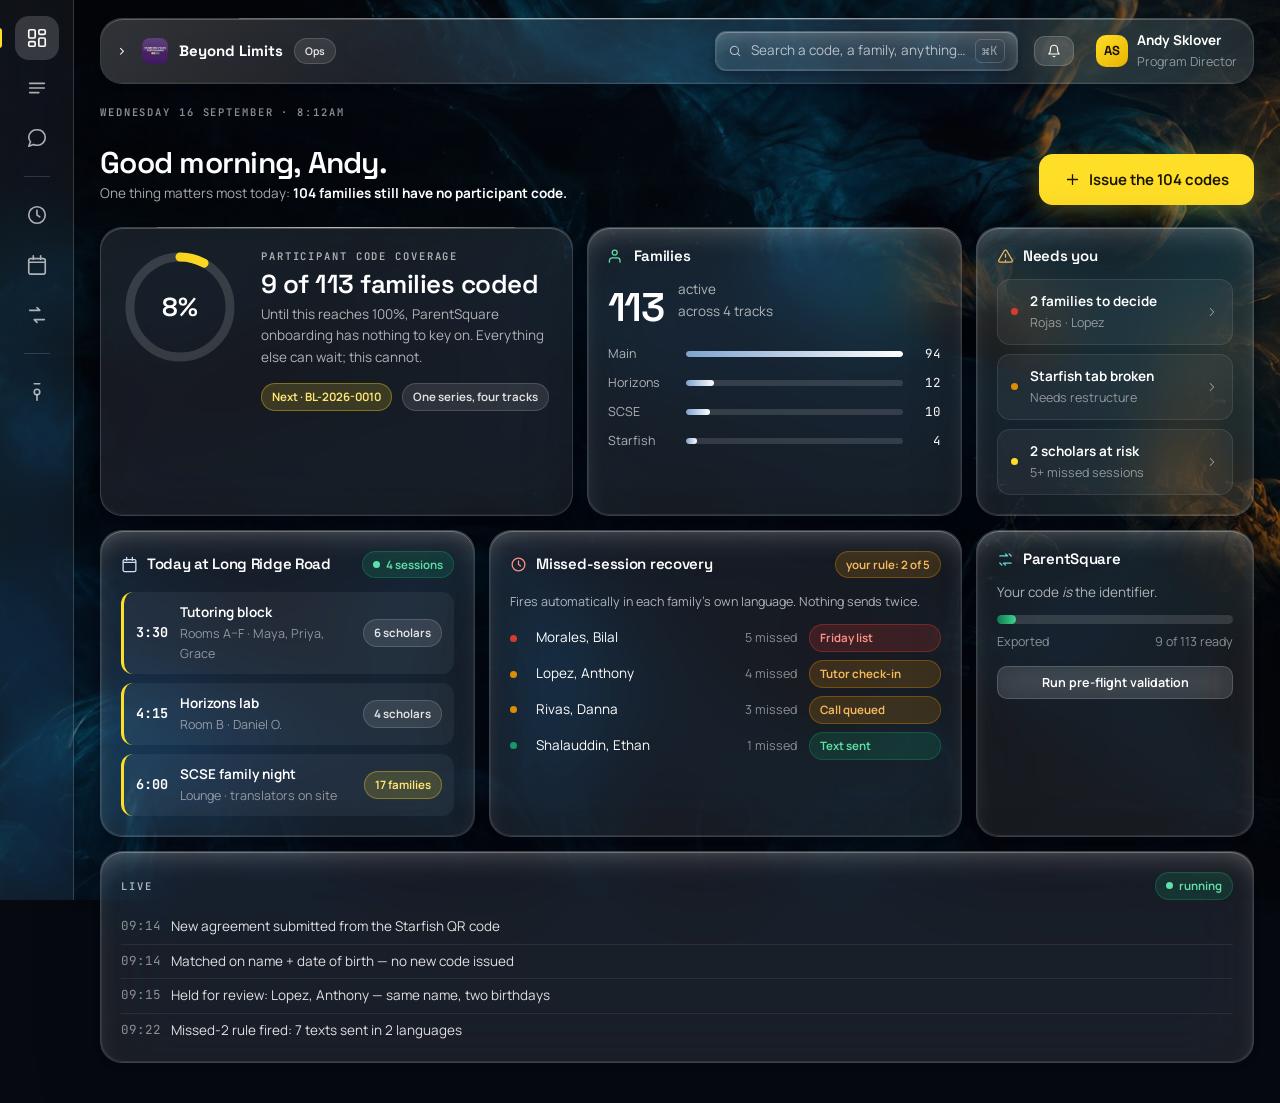
==== v1-command-deck.html @ 6117339a "Beyond Limits design lab: 4 UI variations" ====
<!DOCTYPE html><html lang="en"><head>
<meta charset="utf-8"><meta name="viewport" content="width=device-width,initial-scale=1">
<title>Beyond Limits — Variation 1 · Command Deck</title>
<link rel="stylesheet" href="lab.css">
<style>
.dock{position:fixed;left:0;top:0;bottom:0;width:74px;z-index:60;display:flex;flex-direction:column;align-items:center;
  padding:16px 0;gap:6px;background:rgba(255,255,255,.055);border-right:1px solid var(--g-stroke);
  backdrop-filter:blur(26px) saturate(170%);-webkit-backdrop-filter:blur(26px) saturate(170%)}
.dock .dl{width:44px;height:44px;border-radius:14px;display:grid;place-items:center;color:var(--ink-3);cursor:pointer;transition:.2s;position:relative}
.dock .dl:hover{background:rgba(255,255,255,.12);color:#fff}
.dock .dl.on{background:rgba(255,255,255,.16);color:#fff}
.dock .dl.on::before{content:"";position:absolute;left:-16px;top:12px;bottom:12px;width:3px;border-radius:0 3px 3px 0;background:var(--solar)}
.dock .sep{width:26px;height:1px;background:rgba(255,255,255,.14);margin:10px 0}
.dock .tip{position:absolute;left:56px;background:#fff;color:#0A1220;font-size:12px;font-weight:650;padding:5px 10px;border-radius:9px;
  white-space:nowrap;opacity:0;transform:translateX(-5px);pointer-events:none;transition:.2s;box-shadow:0 8px 24px rgba(0,0,0,.35)}
.dock .dl:hover .tip{opacity:1;transform:none}
main{margin-left:74px;position:relative;z-index:10;padding:18px 26px 40px;max-width:1560px}
.topbar{display:flex;align-items:center;gap:16px;padding:11px 16px;border-radius:var(--r-lg);margin-bottom:20px}
.hi{font-family:var(--f-d);font-size:30px;font-weight:600;letter-spacing:-.025em;margin:26px 0 4px}
.bento{display:grid;grid-template-columns:repeat(12,1fr);gap:14px}
.b1{grid-column:span 5}.b2{grid-column:span 4}.b3{grid-column:span 3}
.b4{grid-column:span 4}.b5{grid-column:span 5}.b6{grid-column:span 3}
@media(max-width:1200px){.b1,.b2,.b4,.b5{grid-column:span 6}.b3,.b6{grid-column:span 6}}
@media(max-width:760px){.bento>*{grid-column:span 12!important}.dock{display:none}main{margin-left:0}}
.ring{width:118px;height:118px;position:relative;flex:none}
.ring svg{transform:rotate(-90deg)}
.ring .val{position:absolute;inset:0;display:grid;place-items:center;font-family:var(--f-d);font-size:26px;font-weight:600}
.tileh{display:flex;align-items:center;gap:9px;margin-bottom:14px}
.tileh h3{font-size:15px}
.tl{display:grid;gap:9px}
.tlrow{display:flex;align-items:center;gap:12px;padding:11px 13px;border-radius:13px;background:rgba(255,255,255,.05);border:1px solid rgba(255,255,255,.09);transition:.2s;cursor:pointer}
.tlrow:hover{background:rgba(255,255,255,.11);transform:translateX(3px)}
.ses{display:flex;gap:12px;align-items:center;padding:10px 12px;border-radius:12px;background:rgba(255,255,255,.05);border-left:3px solid var(--solar)}
.tick{display:flex;gap:10px;font-size:12.5px;padding:6px 0;border-bottom:1px solid rgba(255,255,255,.07)}
.tick:last-child{border-bottom:0}
</style></head><body>
<div class="wall"><img src="walls/v2.jpg" alt=""><div class="scrim"></div><div class="grain"></div></div>

<nav class="dock">
  <div class="dl on"><svg class="ic ic-lg" viewBox="0 0 24 24"><rect x="3" y="3" width="7" height="9" rx="1.5"/><rect x="14" y="3" width="7" height="5" rx="1.5"/><rect x="14" y="12" width="7" height="9" rx="1.5"/><rect x="3" y="16" width="7" height="5" rx="1.5"/></svg><span class="tip">Overview</span></div>
  <div class="dl"><svg class="ic ic-lg" viewBox="0 0 24 24"><path d="M4 7h16M4 12h16M4 17h10"/></svg><span class="tip">Families &amp; codes</span></div>
  <div class="dl"><svg class="ic ic-lg" viewBox="0 0 24 24"><path d="M21 11.5a8.4 8.4 0 01-9 8.4 9 9 0 01-3.9-.9L3 21l1.9-4.9A8.4 8.4 0 013 11.5 8.4 8.4 0 0112 3a8.4 8.4 0 019 8.5z"/></svg><span class="tip">Messages</span></div>
  <div class="sep"></div>
  <div class="dl"><svg class="ic ic-lg" viewBox="0 0 24 24"><path d="M12 7v5l3 2M21 12a9 9 0 11-18 0 9 9 0 0118 0z"/></svg><span class="tip">Attendance</span></div>
  <div class="dl"><svg class="ic ic-lg" viewBox="0 0 24 24"><path d="M8 2v4M16 2v4M3 9h18M5 5h14a2 2 0 012 2v13a2 2 0 01-2 2H5a2 2 0 01-2-2V7a2 2 0 012-2z"/></svg><span class="tip">Calendar</span></div>
  <div class="dl"><svg class="ic ic-lg" viewBox="0 0 24 24"><path d="M4 7h11l-3-3M20 17H9l3 3"/></svg><span class="tip">ParentSquare sync</span></div>
  <div class="sep"></div>
  <div class="dl"><svg class="ic ic-lg" viewBox="0 0 24 24"><circle cx="12" cy="12" r="3"/><path d="M12 15v6M9 3h6"/></svg><span class="tip">Settings</span></div>
</nav>

<main>
  <div class="glass lit topbar rise"><div class="sheen"></div>>
    <div class="row" style="gap:11px">
      <img src="brand/favicon.png" alt="" style="height:26px;width:26px;border-radius:8px" onerror="this.style.display='none'">
      <span style="font-family:var(--f-d);font-weight:700;font-size:15px">Beyond Limits</span>
      <span class="chip" style="font-size:10.5px">Ops</span>
    </div>
    <div class="spacer"></div>
    <div class="glass soft row" style="padding:7px 12px;border-radius:11px;gap:9px;min-width:260px">
      <svg class="ic ic-sm" viewBox="0 0 24 24" style="stroke:var(--ink-3)"><circle cx="11" cy="11" r="7"/><path d="M20 20l-3.5-3.5"/></svg>
      <span class="tsm muted">Search a code, a family, anything…</span>
      <span class="mono txs muted2" style="margin-left:auto;border:1px solid rgba(255,255,255,.18);padding:1px 6px;border-radius:6px">⌘K</span>
    </div>
    <button class="btn btn-sm" style="border-radius:11px"><svg class="ic ic-sm" viewBox="0 0 24 24"><path d="M18 8A6 6 0 006 8c0 7-3 9-3 9h18s-3-2-3-9M13.7 21a2 2 0 01-3.4 0"/></svg></button>
    <div class="row" style="gap:9px;padding-left:6px">
      <div style="width:32px;height:32px;border-radius:10px;background:linear-gradient(140deg,#FEDE27,#E8B400);color:#1A1400;display:grid;place-items:center;font-family:var(--f-d);font-weight:700;font-size:13px">AS</div>
      <div><div class="tsm" style="font-weight:700">Andy Sklover</div><div class="txs muted2">Program Director</div></div>
    </div>
  </div>

  <div class="row rise" style="align-items:flex-end">
    <div>
      <div class="eyebrow">Wednesday 16 September · 8:12am</div>
      <h1 class="hi">Good morning, Andy.</h1>
      <div class="tsm muted">One thing matters most today: <b style="color:#fff">104 families still have no participant code.</b></div>
    </div>
    <div class="spacer"></div>
    <button class="btn btn-solar btn-lg"><svg class="ic" viewBox="0 0 24 24"><path d="M12 5v14M5 12h14"/></svg>Issue the 104 codes</button>
  </div>

  <div class="bento" style="margin-top:22px">
    <section class="glass lit pad b1 rise">
      <div class="row" style="align-items:flex-start;gap:22px">
        <div class="ring">
          <svg width="118" height="118"><circle cx="59" cy="59" r="50" stroke="rgba(255,255,255,.14)" stroke-width="9" fill="none"/>
          <circle id="ring" cx="59" cy="59" r="50" stroke="url(#g1)" stroke-width="9" fill="none" stroke-linecap="round" stroke-dasharray="314" stroke-dashoffset="314"/>
          <defs><linearGradient id="g1" x1="0" y1="0" x2="1" y2="1"><stop offset="0" stop-color="#E8B400"/><stop offset="1" stop-color="#FEDE27"/></linearGradient></defs></svg>
          <div class="val" id="ringVal">0%</div>
        </div>
        <div style="flex:1">
          <div class="eyebrow">Participant code coverage</div>
          <div class="mid" style="margin:7px 0 5px">9 of 113 families coded</div>
          <div class="tsm muted" style="margin-bottom:14px">Until this reaches 100%, ParentSquare onboarding has nothing to key on. Everything else can wait; this cannot.</div>
          <div class="row" style="gap:10px"><span class="chip chip-solar">Next · BL-2026-0010</span><span class="chip">One series, four tracks</span></div>
        </div>
      </div>
    </section>

    <section class="glass pad b2 rise">
      <div class="tileh"><svg class="ic" viewBox="0 0 24 24" style="color:#5FE0A8"><path d="M17 20v-2a4 4 0 00-4-4H6a4 4 0 00-4 4v2M9.5 10a3.5 3.5 0 100-7 3.5 3.5 0 000 7"/></svg><h3>Families</h3></div>
      <div class="row" style="align-items:flex-end;gap:14px">
        <div class="big">113</div><div class="tsm muted" style="padding-bottom:5px">active<br>across 4 tracks</div>
      </div>
      <div style="margin-top:16px;display:grid;gap:9px">
        <div class="row"><span class="txs muted" style="width:66px">Main</span><div class="meter" style="flex:1"><i data-w="100%"></i></div><span class="mono txs tnum" style="width:26px;text-align:right">94</span></div>
        <div class="row"><span class="txs muted" style="width:66px">Horizons</span><div class="meter" style="flex:1"><i data-w="13%"></i></div><span class="mono txs tnum" style="width:26px;text-align:right">12</span></div>
        <div class="row"><span class="txs muted" style="width:66px">SCSE</span><div class="meter" style="flex:1"><i data-w="11%"></i></div><span class="mono txs tnum" style="width:26px;text-align:right">10</span></div>
        <div class="row"><span class="txs muted" style="width:66px">Starfish</span><div class="meter" style="flex:1"><i data-w="5%"></i></div><span class="mono txs tnum" style="width:26px;text-align:right">4</span></div>
      </div>
    </section>

    <section class="glass pad b3 rise">
      <div class="tileh"><svg class="ic" viewBox="0 0 24 24" style="color:#F5BB5C"><path d="M12 9v4M12 17.5v.5M10.3 3.9L2.6 17a2 2 0 001.7 3h15.4a2 2 0 001.7-3L13.7 3.9a2 2 0 00-3.4 0z"/></svg><h3>Needs you</h3></div>
      <div class="tl">
        <div class="tlrow"><span class="dot" style="background:var(--red)"></span><div style="flex:1"><div class="tsm" style="font-weight:650">2 families to decide</div><div class="txs muted2">Rojas · Lopez</div></div><svg class="ic ic-sm" viewBox="0 0 24 24" style="stroke:var(--ink-4)"><path d="M9 6l6 6-6 6"/></svg></div>
        <div class="tlrow"><span class="dot" style="background:var(--amber)"></span><div style="flex:1"><div class="tsm" style="font-weight:650">Starfish tab broken</div><div class="txs muted2">Needs restructure</div></div><svg class="ic ic-sm" viewBox="0 0 24 24" style="stroke:var(--ink-4)"><path d="M9 6l6 6-6 6"/></svg></div>
        <div class="tlrow"><span class="dot" style="background:var(--solar)"></span><div style="flex:1"><div class="tsm" style="font-weight:650">2 scholars at risk</div><div class="txs muted2">5+ missed sessions</div></div><svg class="ic ic-sm" viewBox="0 0 24 24" style="stroke:var(--ink-4)"><path d="M9 6l6 6-6 6"/></svg></div>
      </div>
    </section>

    <section class="glass pad b4 rise">
      <div class="tileh"><svg class="ic" viewBox="0 0 24 24" style="color:#CFE0FF"><path d="M8 2v4M16 2v4M3 9h18M5 5h14a2 2 0 012 2v13a2 2 0 01-2 2H5a2 2 0 01-2-2V7a2 2 0 012-2z"/></svg><h3>Today at Long Ridge Road</h3><span class="chip chip-green spacer"><span class="dot live"></span>4 sessions</span></div>
      <div style="display:grid;gap:9px">
        <div class="ses"><div class="mono tsm" style="font-weight:700">3:30</div><div style="flex:1"><div class="tsm" style="font-weight:650">Tutoring block</div><div class="txs muted2">Rooms A–F · Maya, Priya, Grace</div></div><span class="chip">6 scholars</span></div>
        <div class="ses"><div class="mono tsm" style="font-weight:700">4:15</div><div style="flex:1"><div class="tsm" style="font-weight:650">Horizons lab</div><div class="txs muted2">Room B · Daniel O.</div></div><span class="chip">4 scholars</span></div>
        <div class="ses"><div class="mono tsm" style="font-weight:700">6:00</div><div style="flex:1"><div class="tsm" style="font-weight:650">SCSE family night</div><div class="txs muted2">Lounge · translators on site</div></div><span class="chip chip-solar">17 families</span></div>
      </div>
    </section>

    <section class="glass pad b5 rise">
      <div class="tileh"><svg class="ic" viewBox="0 0 24 24" style="color:#FF9086"><path d="M12 7v5l3 2M21 12a9 9 0 11-18 0 9 9 0 0118 0z"/></svg><h3>Missed-session recovery</h3><span class="chip chip-amber spacer">your rule: 2 of 5</span></div>
      <div class="txs muted" style="margin-bottom:12px">Fires automatically in each family's own language. Nothing sends twice.</div>
      <div style="display:grid;gap:8px">
        <div class="row" style="display:grid;grid-template-columns:14px 1fr 74px 132px"><span class="dot" style="background:var(--red)"></span><span class="tsm">Morales, Bilal</span><span class="txs muted2" style="text-align:right">5 missed</span><span class="chip chip-red">Friday list</span></div>
        <div class="row" style="display:grid;grid-template-columns:14px 1fr 74px 132px"><span class="dot" style="background:var(--amber)"></span><span class="tsm">Lopez, Anthony</span><span class="txs muted2" style="text-align:right">4 missed</span><span class="chip chip-amber">Tutor check-in</span></div>
        <div class="row" style="display:grid;grid-template-columns:14px 1fr 74px 132px"><span class="dot" style="background:var(--amber)"></span><span class="tsm">Rivas, Danna</span><span class="txs muted2" style="text-align:right">3 missed</span><span class="chip chip-amber">Call queued</span></div>
        <div class="row" style="display:grid;grid-template-columns:14px 1fr 74px 132px"><span class="dot" style="background:var(--green)"></span><span class="tsm">Shalauddin, Ethan</span><span class="txs muted2" style="text-align:right">1 missed</span><span class="chip chip-green">Text sent</span></div>
      </div>
    </section>

    <section class="glass pad b6 rise">
      <div class="tileh"><svg class="ic" viewBox="0 0 24 24" style="color:#63DCDC"><path d="M4 7h11l-3-3M20 17H9l3 3M20 7l-3-3M4 17l3 3"/></svg><h3>ParentSquare</h3></div>
      <div class="tsm muted" style="margin-bottom:12px">Your code <i>is</i> the identifier.</div>
      <div class="meter green thick"><i data-w="8%"></i></div>
      <div class="row txs muted2" style="margin-top:8px"><span>Exported</span><span class="spacer">9 of 113 ready</span></div>
      <button class="btn btn-sm" style="width:100%;margin-top:14px;justify-content:center">Run pre-flight validation</button>
    </section>
  </div>

  <div class="glass pad rise" style="margin-top:14px">
    <div class="row" style="margin-bottom:10px"><div class="eyebrow">Live</div><span class="chip chip-green" style="margin-left:auto"><span class="dot live"></span>running</span></div>
    <div id="feed" style="max-height:132px;overflow:hidden"></div>
  </div>
</main>

<script>
const FEED=[["09:14","New agreement submitted from the Starfish QR code",""],
["09:14","Matched on name + date of birth — no new code issued","ok"],
["09:15","Held for review: Lopez, Anthony — same name, two birthdays","hold"],
["09:22","Missed-2 rule fired: 7 texts sent in 2 languages","ok"],
["10:02","Tutor check-in task created for Maya R.",""],
["10:40","ParentSquare export validated: 113 rows, 0 duplicate codes","ok"],
["11:15","Voice call queued: Rivas, Danna","hold"]];
const feed=document.getElementById('feed');
FEED.forEach((f,i)=>{const d=document.createElement('div');d.className='tick';
  d.innerHTML='<span class="mono txs muted2" style="flex:none">'+f[0]+'</span><span class="tsm" style="color:'+(f[1]==='ok'?'#5FE0A8':f[1]==='hold'?'#F5BB5C':'rgba(255,255,255,.86)')+'">'+f[1]+'</span>';
  d.style.animation='none';d.style.opacity=0;setTimeout(()=>{d.style.transition='opacity .5s';d.style.opacity=1;},300+i*140);feed.appendChild(d);});
/* ring + meters animate for real */
const target=Math.round(9/113*100), ring=document.getElementById('ring'), rv=document.getElementById('ringVal');
let p=0; const t=setInterval(()=>{p+=1; if(p>=target){p=target;clearInterval(t);}
  ring.setAttribute('stroke-dashoffset', String(314-314*p/100)); rv.textContent=p+'%';},26);
setTimeout(()=>{document.querySelectorAll('.meter > i').forEach((el,i)=>{const w=el.dataset.w;
  setTimeout(()=>{el.style.width=w;},i*110);});},260);
const io=new IntersectionObserver(es=>es.forEach(e=>{if(e.isIntersecting){e.target.classList.add('in');io.unobserve(e.target);}}),{threshold:.04});
document.querySelectorAll('.rise').forEach((el,i)=>{el.style.transitionDelay=(i*45)+'ms';io.observe(el);});
setTimeout(()=>document.querySelectorAll('.rise:not(.in)').forEach(e=>e.classList.add('in')),1500);
</script></body></html>
---- lab.css ----
@import url('https://fonts.googleapis.com/css2?family=Space+Grotesk:wght@400..700&family=Manrope:wght@300..800&family=JetBrains+Mono:wght@400..700&display=swap');
:root{
  --navy:#183868; --navy-deep:#0B1A33; --solar:#FEDE27; --solar-deep:#E8B400;
  --teal:#0E8C8C; --violet:#6C4BD6; --green:#159A63; --amber:#DE8C00; --red:#D93A2B;
  --g-fill: rgba(255,255,255,.085); --g-fill-2: rgba(255,255,255,.055);
  --g-stroke: rgba(255,255,255,.16); --g-blur: 34px;
  --g-shadow: 0 2px 6px rgba(4,10,22,.28), 0 24px 60px rgba(4,10,22,.42);
  --g-inner: inset 0 1px 0 rgba(255,255,255,.22), inset 0 -1px 0 rgba(255,255,255,.05);
  --ink-1:#fff; --ink-2:rgba(255,255,255,.86); --ink-3:rgba(255,255,255,.66); --ink-4:rgba(255,255,255,.5);
  --f-d:'Space Grotesk',system-ui,sans-serif; --f-b:'Manrope',system-ui,sans-serif; --f-m:'JetBrains Mono',ui-monospace,monospace;
  --r-sm:10px; --r-md:16px; --r-lg:22px; --r-xl:30px;
}
*{box-sizing:border-box} html,body{height:100%}
body{margin:0;background:#06090F;color:var(--ink-1);font-family:var(--f-b);font-size:15px;line-height:1.55;-webkit-font-smoothing:antialiased;overflow-x:hidden}
h1,h2,h3,h4{font-family:var(--f-d);margin:0;font-weight:600;letter-spacing:-.02em;line-height:1.1}
a{color:inherit;text-decoration:none}
.mono{font-family:var(--f-m);font-variant-ligatures:none}
.tnum{font-variant-numeric:tabular-nums}
.eyebrow{font-family:var(--f-m);font-size:10.5px;letter-spacing:.18em;text-transform:uppercase;font-weight:600;color:var(--ink-3)}
.txs{font-size:12.5px;line-height:1.6}.tsm{font-size:13.5px;line-height:1.62}.muted{color:var(--ink-3)}.muted2{color:var(--ink-4)}
.row{display:flex;align-items:center;gap:12px}.spacer{margin-left:auto}
.wall{position:fixed;inset:0;z-index:0;overflow:hidden;pointer-events:none;background:#06090F}
.wall img,.wall video{position:absolute;inset:-4%;width:108%;height:108%;object-fit:cover;animation:drift 44s ease-in-out infinite alternate;will-change:transform}
@keyframes drift{from{transform:scale(1.03) translate3d(-1.2%,-1%,0)}to{transform:scale(1.09) translate3d(1.4%,1.2%,0)}}
.wall .scrim{position:absolute;inset:0;background:radial-gradient(120% 90% at 78% 8%,rgba(11,26,51,.10),transparent 60%),linear-gradient(180deg,rgba(6,9,15,.42) 0%,rgba(6,9,15,.24) 42%,rgba(6,9,15,.66) 100%)}
.wall .scrim.heavy{background:linear-gradient(180deg,rgba(5,10,20,.64) 0%,rgba(5,10,20,.44) 45%,rgba(5,8,16,.76) 100%),radial-gradient(80% 60% at 70% 30%,rgba(24,56,104,.3),transparent 65%)}
.wall .grain{position:absolute;inset:0;opacity:.32;mix-blend-mode:overlay;background-image:url("data:image/svg+xml,%3Csvg xmlns='http://www.w3.org/2000/svg' width='140' height='140'%3E%3Cfilter id='n'%3E%3CfeTurbulence type='fractalNoise' baseFrequency='.9' numOctaves='3'/%3E%3C/filter%3E%3Crect width='140' height='140' filter='url(%23n)' opacity='.5'/%3E%3C/svg%3E")}
.glass{position:relative;isolation:isolate;background:var(--g-fill);border:1px solid var(--g-stroke);border-radius:var(--r-lg);
  backdrop-filter:blur(var(--g-blur)) saturate(185%) brightness(1.06);-webkit-backdrop-filter:blur(var(--g-blur)) saturate(185%) brightness(1.06);box-shadow:var(--g-shadow)}
/* diagonal specular sheen + a soft inner rim: the two cues that make glass read as glass */
.glass > .sheen{position:absolute;inset:0;border-radius:inherit;pointer-events:none;z-index:-1;
  background:linear-gradient(135deg,rgba(255,255,255,.11) 0%,rgba(255,255,255,.03) 26%,transparent 52%,rgba(255,255,255,.035) 100%)}
.glass:not(.nosheen)::after{content:"";position:absolute;inset:0;border-radius:inherit;pointer-events:none;
  box-shadow:inset 0 0 0 1px rgba(255,255,255,.06),inset 0 14px 34px -22px rgba(255,255,255,.5)}
.glass::before{content:"";position:absolute;inset:0;border-radius:inherit;box-shadow:var(--g-inner);pointer-events:none}
.glass.soft{background:var(--g-fill-2)}.glass.deep{background:rgba(10,18,32,.42)}.glass.pad{padding:20px}
.glass.lit::after{content:"";position:absolute;left:12%;right:12%;top:-1px;height:1px;border-radius:2px;background:linear-gradient(90deg,transparent,rgba(255,255,255,.55),transparent);pointer-events:none}
.free{text-shadow:0 2px 16px rgba(0,0,0,.72)}
.btn{display:inline-flex;align-items:center;justify-content:center;gap:8px;font-family:var(--f-b);font-weight:650;font-size:13.5px;padding:10px 16px;border-radius:12px;cursor:pointer;transition:transform .18s cubic-bezier(.2,.8,.25,1),background .2s,box-shadow .2s;background:rgba(255,255,255,.10);color:#fff;border:1px solid rgba(255,255,255,.16);backdrop-filter:blur(12px)}
.btn:hover{background:rgba(255,255,255,.17);transform:translateY(-1px)}
.btn:active{transform:translateY(0) scale(.985)}
.btn-solar{background:var(--solar);color:#1A1400;border-color:transparent;box-shadow:0 6px 22px rgba(254,222,39,.28)}
.btn-solar:hover{background:#FFE84F;box-shadow:0 10px 30px rgba(254,222,39,.36)}
.btn-ghost{background:transparent;border-color:rgba(255,255,255,.20)}
.btn-sm{padding:7px 12px;font-size:12.5px;border-radius:10px}.btn-lg{padding:14px 24px;font-size:15px;border-radius:14px}
.ic{width:17px;height:17px;stroke:currentColor;fill:none;stroke-width:1.8;stroke-linecap:round;stroke-linejoin:round;flex:none}
.ic-sm{width:14px;height:14px}.ic-lg{width:22px;height:22px}
.chip{display:inline-flex;align-items:center;gap:6px;font-size:11.5px;font-weight:650;padding:4px 10px;border-radius:100px;background:rgba(255,255,255,.10);border:1px solid rgba(255,255,255,.15);color:var(--ink-2);white-space:nowrap}
.chip-solar{background:rgba(254,222,39,.16);border-color:rgba(254,222,39,.34);color:#FFE874}
.chip-green{background:rgba(21,154,99,.18);border-color:rgba(21,154,99,.36);color:#5FE0A8}
.chip-amber{background:rgba(222,140,0,.18);border-color:rgba(222,140,0,.36);color:#F5BB5C}
.chip-red{background:rgba(217,58,43,.18);border-color:rgba(217,58,43,.38);color:#FF9086}
.chip-teal{background:rgba(14,140,140,.18);border-color:rgba(14,140,140,.36);color:#63DCDC}
.chip-violet{background:rgba(108,75,214,.20);border-color:rgba(108,75,214,.4);color:#BBA8FF}
.dot{width:7px;height:7px;border-radius:50%;background:currentColor;flex:none}
.dot.live{animation:pulse 2.2s ease-in-out infinite}
@keyframes pulse{0%,100%{opacity:1}50%{opacity:.45}}
.mono-code{font-family:var(--f-m);font-size:12.5px;font-weight:600;padding:3px 9px;border-radius:8px;background:rgba(255,255,255,.09);border:1px solid rgba(255,255,255,.14);color:#CFE0FF}
.mono-code.none{background:rgba(222,140,0,.16);border-color:rgba(222,140,0,.36);color:#F5BB5C}
.big{font-family:var(--f-d);font-weight:600;font-size:40px;line-height:1;letter-spacing:-.03em}
.mid{font-family:var(--f-d);font-weight:600;font-size:26px;line-height:1.05;letter-spacing:-.02em}
.meter{height:6px;border-radius:100px;background:rgba(255,255,255,.13);overflow:hidden}
.meter > i{display:block;height:100%;border-radius:100px;background:linear-gradient(90deg,#7FA3CE,#fff);width:0;transition:width 1.5s cubic-bezier(.2,.85,.25,1)}
.meter.solar>i{background:linear-gradient(90deg,var(--solar-deep),var(--solar))}
.meter.green>i{background:linear-gradient(90deg,#0E7A4E,#3FD48F)}
.meter.amber>i{background:linear-gradient(90deg,#A56500,#F5BB5C)}
.meter.thick{height:9px}
.rise{opacity:0;transform:translateY(14px) scale(.985)}
.rise.in{opacity:1;transform:none;transition:opacity .62s cubic-bezier(.2,.8,.25,1),transform .62s cubic-bezier(.2,.8,.25,1)}
@media (prefers-reduced-motion:reduce){*{animation:none!important;transition-duration:.01ms!important}}

/* sheen element fallback for pages that inject it */
.sheen{position:absolute;inset:0;border-radius:inherit;pointer-events:none;z-index:-1;
  background:linear-gradient(135deg,rgba(255,255,255,.11) 0%,rgba(255,255,255,.03) 26%,transparent 52%,rgba(255,255,255,.035) 100%)}
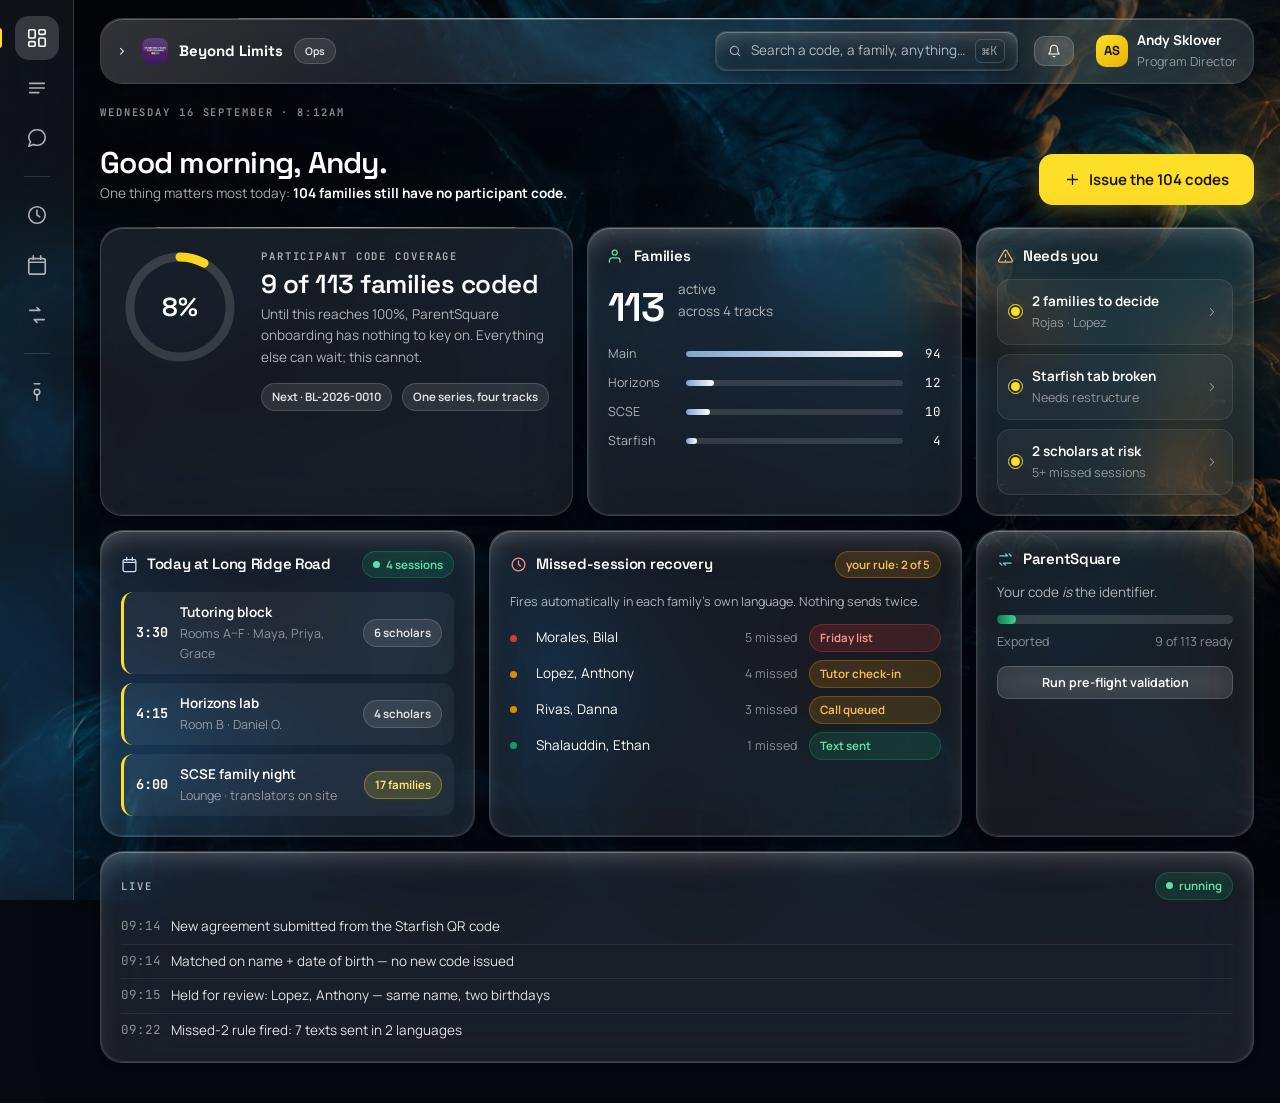
==== commit 5ef962da: "apply harvested reference patterns: accent discipline, hotspot pulses, hairline rules, asymmetric li" ====
--- a/v1-command-deck.html
+++ b/v1-command-deck.html
@@ -49,14 +49,14 @@
 </nav>
 
 <main>
-  <div class="glass lit topbar rise"><div class="sheen"></div>>
+  <div class="glass lit lift topbar rise"><div class="sheen"></div>>
     <div class="row" style="gap:11px">
       <img src="brand/favicon.png" alt="" style="height:26px;width:26px;border-radius:8px" onerror="this.style.display='none'">
       <span style="font-family:var(--f-d);font-weight:700;font-size:15px">Beyond Limits</span>
       <span class="chip" style="font-size:10.5px">Ops</span>
     </div>
     <div class="spacer"></div>
-    <div class="glass soft row" style="padding:7px 12px;border-radius:11px;gap:9px;min-width:260px">
+    <div class="glass soft row" style="padding:7px 12px;border-radius:11px;gap:9px;min-width:260px;background:rgba(0,0,0,.28)">
       <svg class="ic ic-sm" viewBox="0 0 24 24" style="stroke:var(--ink-3)"><circle cx="11" cy="11" r="7"/><path d="M20 20l-3.5-3.5"/></svg>
       <span class="tsm muted">Search a code, a family, anything…</span>
       <span class="mono txs muted2" style="margin-left:auto;border:1px solid rgba(255,255,255,.18);padding:1px 6px;border-radius:6px">⌘K</span>
@@ -79,7 +79,7 @@
   </div>
 
   <div class="bento" style="margin-top:22px">
-    <section class="glass lit pad b1 rise">
+    <section class="glass lit lift pad b1 rise">
       <div class="row" style="align-items:flex-start;gap:22px">
         <div class="ring">
           <svg width="118" height="118"><circle cx="59" cy="59" r="50" stroke="rgba(255,255,255,.14)" stroke-width="9" fill="none"/>
@@ -91,12 +91,12 @@
           <div class="eyebrow">Participant code coverage</div>
           <div class="mid" style="margin:7px 0 5px">9 of 113 families coded</div>
           <div class="tsm muted" style="margin-bottom:14px">Until this reaches 100%, ParentSquare onboarding has nothing to key on. Everything else can wait; this cannot.</div>
-          <div class="row" style="gap:10px"><span class="chip chip-solar">Next · BL-2026-0010</span><span class="chip">One series, four tracks</span></div>
+          <div class="row" style="gap:10px"><span class="chip">Next · BL-2026-0010</span><span class="chip">One series, four tracks</span></div>
         </div>
       </div>
     </section>
 
-    <section class="glass pad b2 rise">
+    <section class="glass lift pad b2 rise">
       <div class="tileh"><svg class="ic" viewBox="0 0 24 24" style="color:#5FE0A8"><path d="M17 20v-2a4 4 0 00-4-4H6a4 4 0 00-4 4v2M9.5 10a3.5 3.5 0 100-7 3.5 3.5 0 000 7"/></svg><h3>Families</h3></div>
       <div class="row" style="align-items:flex-end;gap:14px">
         <div class="big">113</div><div class="tsm muted" style="padding-bottom:5px">active<br>across 4 tracks</div>
@@ -109,16 +109,16 @@
       </div>
     </section>
 
-    <section class="glass pad b3 rise">
+    <section class="glass lift pad b3 rise">
       <div class="tileh"><svg class="ic" viewBox="0 0 24 24" style="color:#F5BB5C"><path d="M12 9v4M12 17.5v.5M10.3 3.9L2.6 17a2 2 0 001.7 3h15.4a2 2 0 001.7-3L13.7 3.9a2 2 0 00-3.4 0z"/></svg><h3>Needs you</h3></div>
       <div class="tl">
-        <div class="tlrow"><span class="dot" style="background:var(--red)"></span><div style="flex:1"><div class="tsm" style="font-weight:650">2 families to decide</div><div class="txs muted2">Rojas · Lopez</div></div><svg class="ic ic-sm" viewBox="0 0 24 24" style="stroke:var(--ink-4)"><path d="M9 6l6 6-6 6"/></svg></div>
-        <div class="tlrow"><span class="dot" style="background:var(--amber)"></span><div style="flex:1"><div class="tsm" style="font-weight:650">Starfish tab broken</div><div class="txs muted2">Needs restructure</div></div><svg class="ic ic-sm" viewBox="0 0 24 24" style="stroke:var(--ink-4)"><path d="M9 6l6 6-6 6"/></svg></div>
-        <div class="tlrow"><span class="dot" style="background:var(--solar)"></span><div style="flex:1"><div class="tsm" style="font-weight:650">2 scholars at risk</div><div class="txs muted2">5+ missed sessions</div></div><svg class="ic ic-sm" viewBox="0 0 24 24" style="stroke:var(--ink-4)"><path d="M9 6l6 6-6 6"/></svg></div>
+        <div class="tlrow"><span class="hot"></span><div style="flex:1"><div class="tsm" style="font-weight:650">2 families to decide</div><div class="txs muted2">Rojas · Lopez</div></div><svg class="ic ic-sm" viewBox="0 0 24 24" style="stroke:var(--ink-4)"><path d="M9 6l6 6-6 6"/></svg></div>
+        <div class="tlrow"><span class="hot"></span><div style="flex:1"><div class="tsm" style="font-weight:650">Starfish tab broken</div><div class="txs muted2">Needs restructure</div></div><svg class="ic ic-sm" viewBox="0 0 24 24" style="stroke:var(--ink-4)"><path d="M9 6l6 6-6 6"/></svg></div>
+        <div class="tlrow"><span class="hot"></span><div style="flex:1"><div class="tsm" style="font-weight:650">2 scholars at risk</div><div class="txs muted2">5+ missed sessions</div></div><svg class="ic ic-sm" viewBox="0 0 24 24" style="stroke:var(--ink-4)"><path d="M9 6l6 6-6 6"/></svg></div>
       </div>
     </section>
 
-    <section class="glass pad b4 rise">
+    <section class="glass lift pad b4 rise">
       <div class="tileh"><svg class="ic" viewBox="0 0 24 24" style="color:#CFE0FF"><path d="M8 2v4M16 2v4M3 9h18M5 5h14a2 2 0 012 2v13a2 2 0 01-2 2H5a2 2 0 01-2-2V7a2 2 0 012-2z"/></svg><h3>Today at Long Ridge Road</h3><span class="chip chip-green spacer"><span class="dot live"></span>4 sessions</span></div>
       <div style="display:grid;gap:9px">
         <div class="ses"><div class="mono tsm" style="font-weight:700">3:30</div><div style="flex:1"><div class="tsm" style="font-weight:650">Tutoring block</div><div class="txs muted2">Rooms A–F · Maya, Priya, Grace</div></div><span class="chip">6 scholars</span></div>
@@ -127,7 +127,7 @@
       </div>
     </section>
 
-    <section class="glass pad b5 rise">
+    <section class="glass lift pad b5 rise">
       <div class="tileh"><svg class="ic" viewBox="0 0 24 24" style="color:#FF9086"><path d="M12 7v5l3 2M21 12a9 9 0 11-18 0 9 9 0 0118 0z"/></svg><h3>Missed-session recovery</h3><span class="chip chip-amber spacer">your rule: 2 of 5</span></div>
       <div class="txs muted" style="margin-bottom:12px">Fires automatically in each family's own language. Nothing sends twice.</div>
       <div style="display:grid;gap:8px">
@@ -138,7 +138,7 @@
       </div>
     </section>
 
-    <section class="glass pad b6 rise">
+    <section class="glass lift pad b6 rise">
       <div class="tileh"><svg class="ic" viewBox="0 0 24 24" style="color:#63DCDC"><path d="M4 7h11l-3-3M20 17H9l3 3M20 7l-3-3M4 17l3 3"/></svg><h3>ParentSquare</h3></div>
       <div class="tsm muted" style="margin-bottom:12px">Your code <i>is</i> the identifier.</div>
       <div class="meter green thick"><i data-w="8%"></i></div>
--- a/lab.css
+++ b/lab.css
@@ -73,3 +73,37 @@
 /* sheen element fallback for pages that inject it */
 .sheen{position:absolute;inset:0;border-radius:inherit;pointer-events:none;z-index:-1;
   background:linear-gradient(135deg,rgba(255,255,255,.11) 0%,rgba(255,255,255,.03) 26%,transparent 52%,rgba(255,255,255,.035) 100%)}
+
+/* ============ patterns harvested from the X reference set ============ */
+/* A#1 · shell-as-frosted-sheet over the wallpaper, so the wallpaper frames the app */
+.sheet{position:relative;z-index:10;margin:14px;border-radius:28px;overflow:hidden;
+  background:rgba(13,26,48,.34);border:1px solid rgba(255,255,255,.14);
+  backdrop-filter:blur(20px) saturate(160%);-webkit-backdrop-filter:blur(20px) saturate(160%);
+  box-shadow:0 30px 90px rgba(3,8,18,.55),inset 0 1px 0 rgba(255,255,255,.18)}
+/* C#10 · asymmetric hover lift: 180ms in, 300ms out — reads snappier */
+.lift{transition:transform 300ms ease-in,box-shadow 300ms ease-in,border-color 300ms ease-in}
+.lift:hover{transform:translateY(-4px);border-color:rgba(254,222,39,.42);
+  box-shadow:0 6px 14px rgba(3,8,18,.3),0 26px 60px rgba(3,8,18,.5);transition-duration:180ms}
+/* C#5 · hotspot pulse — the solar accent's signature job */
+.hot{position:relative;width:9px;height:9px;border-radius:50%;background:var(--solar);flex:none}
+.hot::after{content:"";position:absolute;inset:-3px;border-radius:50%;border:1.5px solid var(--solar);
+  animation:hotpulse 1600ms ease-out infinite}
+@keyframes hotpulse{0%{transform:scale(.8);opacity:.7}100%{transform:scale(2.4);opacity:0}}
+/* B#7 · hairline rules instead of borders on dense lists */
+.hair{border-bottom:1px solid rgba(255,255,255,.07)}
+.hair:last-child{border-bottom:0}
+/* C#7 · filter pill with a glow on select */
+.fpill{padding:6px 13px;border-radius:999px;font-size:12.5px;font-weight:650;cursor:pointer;
+  background:rgba(0,0,0,.32);border:1px solid rgba(255,255,255,.24);color:var(--ink-2);transition:.2s ease-out}
+.fpill:hover{color:#fff;border-color:rgba(255,255,255,.4)}
+.fpill.on{background:rgba(254,222,39,.18);border-color:rgba(254,222,39,.55);color:#FFE874;
+  box-shadow:0 0 12px rgba(254,222,39,.35)}
+/* B#12 / C#9 · gradient-on-type for hero words only */
+.gword{background:linear-gradient(100deg,#fff 0%,#FFE874 46%,#FEDE27 60%,#fff 100%);-webkit-background-clip:text;
+  background-clip:text;color:transparent;background-size:220% 100%;animation:shimmer 7s ease-in-out infinite}
+@keyframes shimmer{0%,100%{background-position:0% 50%}50%{background-position:100% 50%}}
+/* C#8 · atmosphere specks */
+.specks{position:absolute;inset:0;pointer-events:none;z-index:1}
+.specks i{position:absolute;width:3px;height:3px;border-radius:50%;background:rgba(254,222,39,.5);
+  animation:rise 12s linear infinite}
+@keyframes rise{from{transform:translateY(12px);opacity:0}12%{opacity:.75}to{transform:translateY(-26px);opacity:0}}
